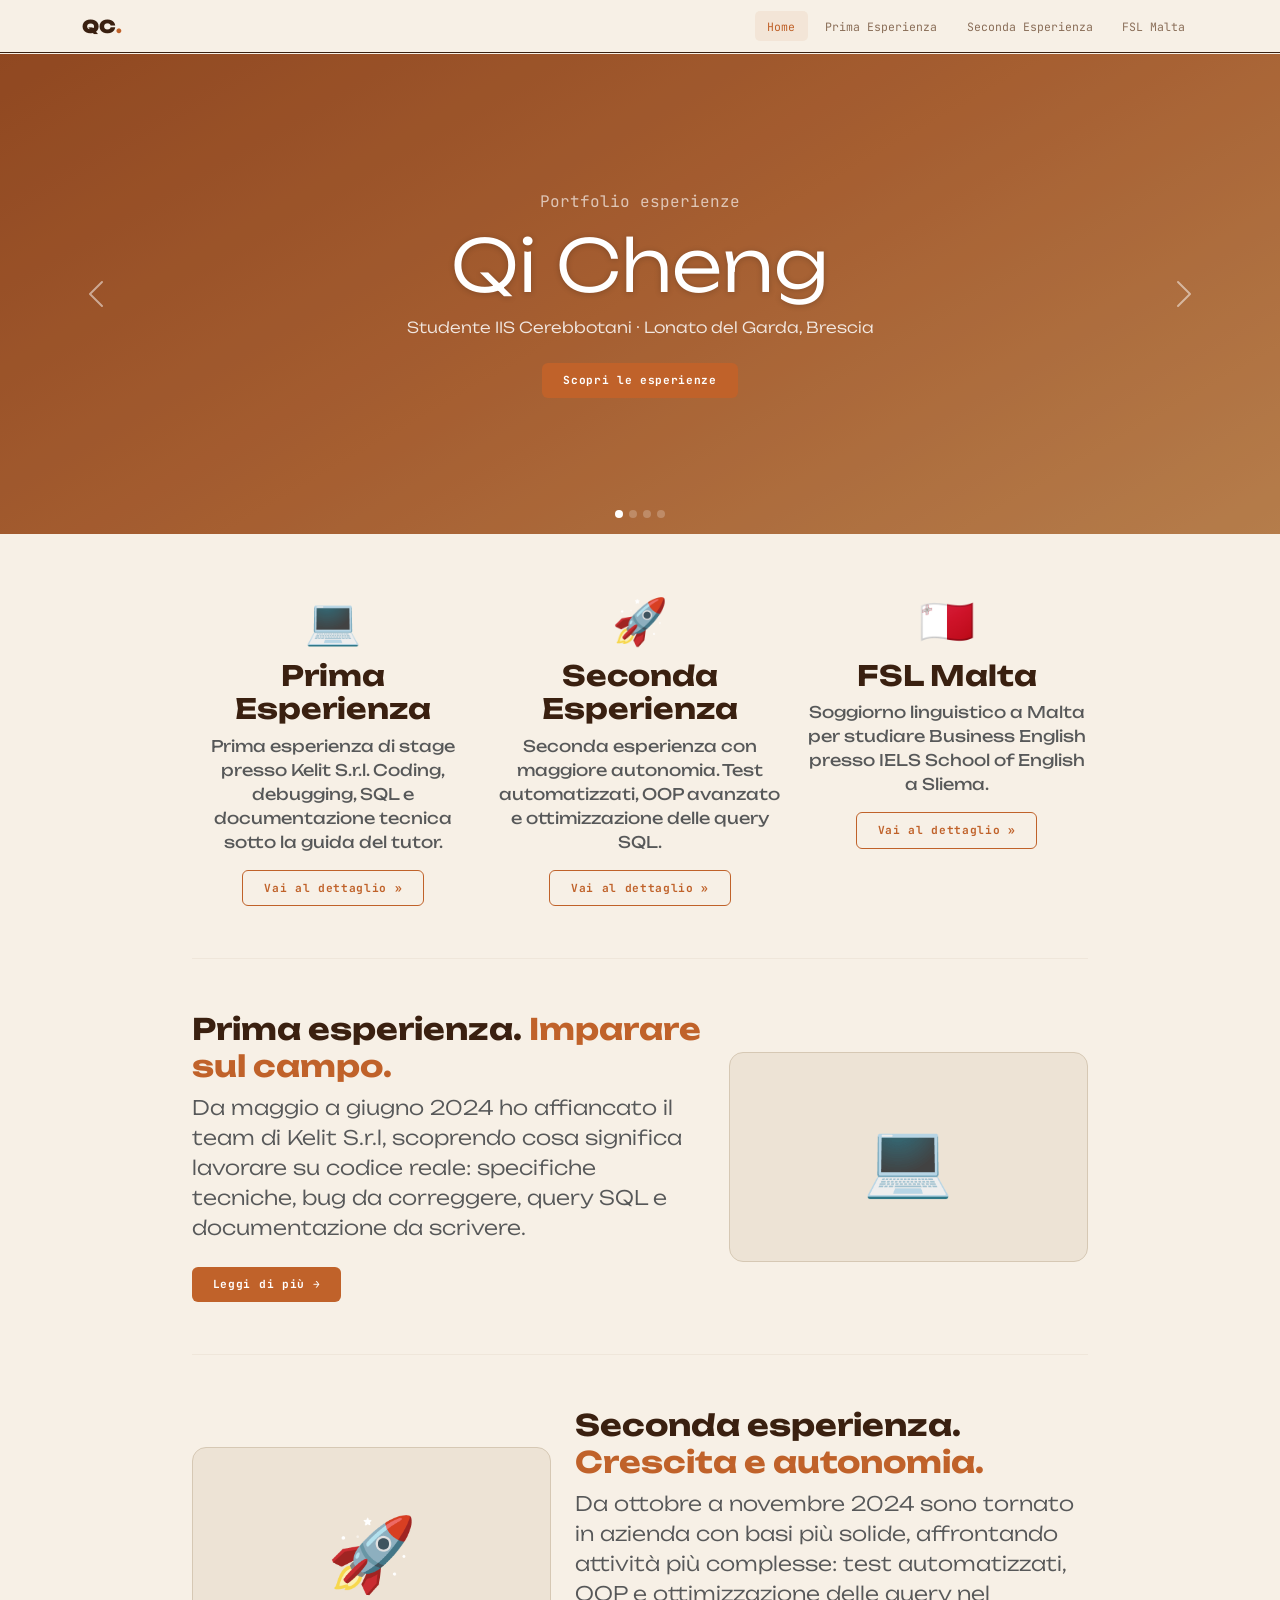
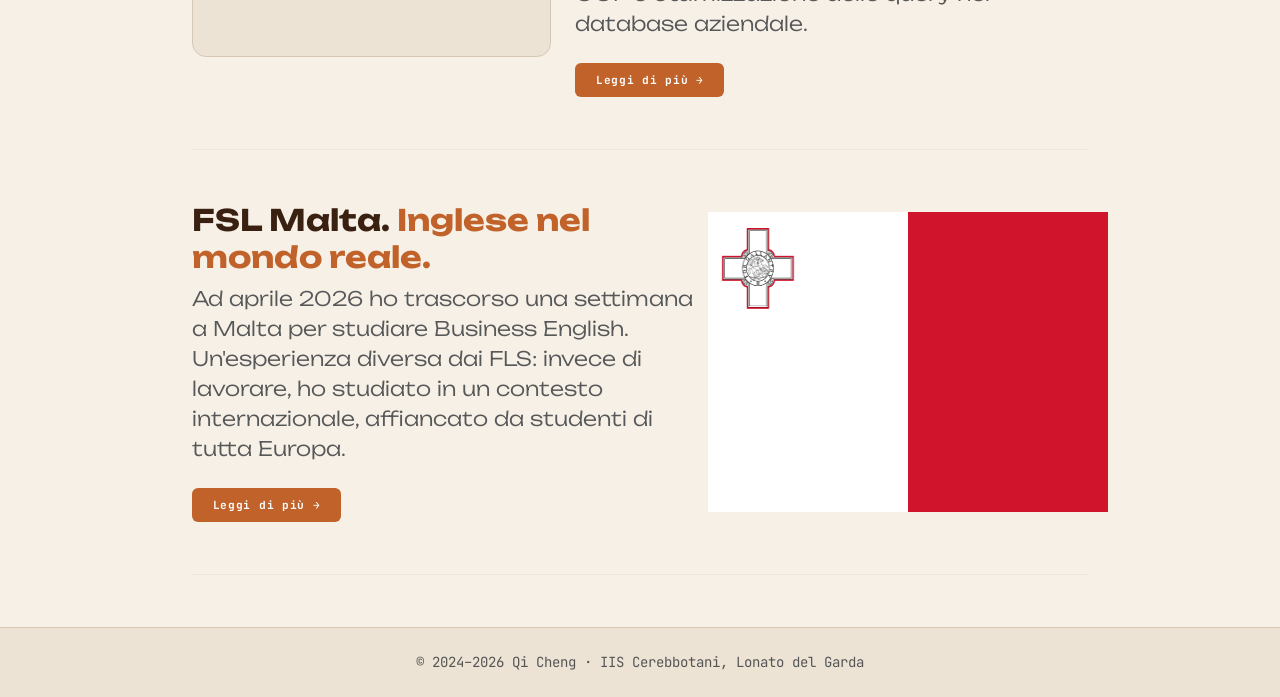
==== index.html @ f92e9da9 "Add files via upload" ====
<!DOCTYPE html>
<html lang="it">
<head>
  <meta charset="UTF-8"/>
  <meta name="viewport" content="width=device-width, initial-scale=1.0"/>
  <title>Portfolio – Qi Cheng</title>
  <link href="https://cdn.jsdelivr.net/npm/bootstrap@5.3.3/dist/css/bootstrap.min.css" rel="stylesheet"/>
  <link href="https://fonts.googleapis.com/css2?family=JetBrains+Mono:wght@400;700&family=Unbounded:wght@400;700;900&display=swap" rel="stylesheet"/>
  <link href="style.css" rel="stylesheet"/>
</head>
<body>

  <nav class="navbar navbar-expand-lg fixed-top" id="mainNav">
    <div class="container">
      <a class="navbar-brand" href="index.html">QC<span class="accent">.</span></a>
      <button class="navbar-toggler" type="button" data-bs-toggle="collapse" data-bs-target="#navMenu">
        <span class="navbar-toggler-icon"></span>
      </button>
      <div class="collapse navbar-collapse" id="navMenu">
        <ul class="navbar-nav ms-auto gap-lg-1">
          <li class="nav-item"><a class="nav-link active" href="index.html">Home</a></li>
          <li class="nav-item"><a class="nav-link" href="pcto1.html">Prima Esperienza</a></li>
          <li class="nav-item"><a class="nav-link" href="pcto2.html">Seconda Esperienza</a></li>
          <li class="nav-item"><a class="nav-link" href="malta.html">FSL Malta</a></li>
        </ul>
      </div>
    </div>
  </nav>

  <!-- CAROUSEL con 4 slide, una per ogni esperienza -->
  <div id="mainCarousel" class="carousel slide" data-bs-ride="carousel">
    <div class="carousel-indicators">
      <button type="button" data-bs-target="#mainCarousel" data-bs-slide-to="0" class="active"></button>
      <button type="button" data-bs-target="#mainCarousel" data-bs-slide-to="1"></button>
      <button type="button" data-bs-target="#mainCarousel" data-bs-slide-to="2"></button>
      <button type="button" data-bs-target="#mainCarousel" data-bs-slide-to="3"></button>
    </div>
    <div class="carousel-inner">
      <div class="carousel-item active carousel-slide-1">
        <div class="carousel-caption">
          <p class="mono accent-light mb-2">Portfolio esperienze</p>
          <h1 class="display-2 fw-black">Qi Cheng</h1>
          <p class="lead">Studente IIS Cerebbotani · Lonato del Garda, Brescia</p>
          <a href="pcto1.html" class="btn btn-warm btn-lg mt-2">Scopri le esperienze</a>
        </div>
      </div>
      <div class="carousel-item carousel-slide-2">
        <div class="carousel-caption">
          <p class="mono accent-light mb-2">Maggio – Giugno 2024</p>
          <h1 class="display-2 fw-black">Prima Esperienza</h1>
          <p class="lead">Prima esperienza lavorativa presso Kelit S.r.l come sviluppatore software.</p>
          <a href="pcto1.html" class="btn btn-warm btn-lg mt-2">Scopri di più</a>
        </div>
      </div>
      <div class="carousel-item carousel-slide-3">
        <div class="carousel-caption">
          <p class="mono accent-light mb-2">Ottobre – Novembre 2024</p>
          <h1 class="display-2 fw-black">Seconda Esperienza</h1>
          <p class="lead">Ritorno in azienda con maggiore autonomia e responsabilità.</p>
          <a href="pcto2.html" class="btn btn-warm btn-lg mt-2">Scopri di più</a>
        </div>
      </div>
      <div class="carousel-item carousel-slide-malta">
        <div class="carousel-caption">
          <p class="mono accent-light mb-2">Aprile 2026</p>
          <h1 class="display-2 fw-black">FSL Malta 🇲🇹</h1>
          <p class="lead">Business English presso IELS School of English, Sliema.</p>
          <a href="malta.html" class="btn btn-warm btn-lg mt-2">Scopri di più</a>
        </div>
      </div>
    </div>
    <button class="carousel-control-prev" type="button" data-bs-target="#mainCarousel" data-bs-slide="prev">
      <span class="carousel-control-prev-icon"></span>
    </button>
    <button class="carousel-control-next" type="button" data-bs-target="#mainCarousel" data-bs-slide="next">
      <span class="carousel-control-next-icon"></span>
    </button>
  </div>

  <!-- 3 colonne anteprima esperienze -->
  <div class="container marketing mt-5 pt-3">
    <div class="row g-4 text-center">
      <div class="col-lg-4">
        <div class="feature-icon mb-3">💻</div>
        <h3 class="fw-bold">Prima Esperienza</h3>
        <p class="text-muted">Prima esperienza di stage presso Kelit S.r.l. Coding, debugging, SQL e documentazione tecnica sotto la guida del tutor.</p>
        <a href="pcto1.html" class="btn btn-outline-warm">Vai al dettaglio »</a>
      </div>
      <div class="col-lg-4">
        <div class="feature-icon mb-3">🚀</div>
        <h3 class="fw-bold">Seconda Esperienza</h3>
        <p class="text-muted">Seconda esperienza con maggiore autonomia. Test automatizzati, OOP avanzato e ottimizzazione delle query SQL.</p>
        <a href="pcto2.html" class="btn btn-outline-warm">Vai al dettaglio »</a>
      </div>
      <div class="col-lg-4">
        <div class="feature-icon mb-3">🇲🇹</div>
        <h3 class="fw-bold">FSL Malta</h3>
        <p class="text-muted">Soggiorno linguistico a Malta per studiare Business English presso IELS School of English a Sliema.</p>
        <a href="malta.html" class="btn btn-outline-warm">Vai al dettaglio »</a>
      </div>
    </div>

    <hr class="featurette-divider"/>

    <!-- Featurette PCTO 01 -->
    <div class="row featurette align-items-center">
      <div class="col-md-7">
        <h2 class="featurette-heading fw-bold">Prima esperienza. <span class="text-accent">Imparare sul campo.</span></h2>
        <p class="lead text-muted">Da maggio a giugno 2024 ho affiancato il team di Kelit S.r.l, scoprendo cosa significa lavorare su codice reale: specifiche tecniche, bug da correggere, query SQL e documentazione da scrivere.</p>
        <a href="pcto1.html" class="btn btn-warm mt-2">Leggi di più →</a>
      </div>
      <div class="col-md-5">
        <div class="featurette-img d-flex align-items-center justify-content-center">
          <span>💻</span>
        </div>
      </div>
    </div>

    <hr class="featurette-divider"/>

    <!-- Featurette PCTO 02 -->
    <div class="row featurette align-items-center">
      <div class="col-md-7 order-md-2">
        <h2 class="featurette-heading fw-bold">Seconda esperienza. <span class="text-accent">Crescita e autonomia.</span></h2>
        <p class="lead text-muted">Da ottobre a novembre 2024 sono tornato in azienda con basi più solide, affrontando attività più complesse: test automatizzati, OOP e ottimizzazione delle query nel database aziendale.</p>
        <a href="pcto2.html" class="btn btn-warm mt-2">Leggi di più →</a>
      </div>
      <div class="col-md-5 order-md-1">
        <div class="featurette-img d-flex align-items-center justify-content-center">
          <span>🚀</span>
        </div>
      </div>
    </div>

    <hr class="featurette-divider"/>

    <!-- Featurette Malta -->
    <div class="row featurette align-items-center">
      <div class="col-md-7">
        <h2 class="featurette-heading fw-bold">FSL Malta. <span class="text-accent">Inglese nel mondo reale.</span></h2>
        <p class="lead text-muted">Ad aprile 2026 ho trascorso una settimana a Malta per studiare Business English. Un'esperienza diversa dai FLS: invece di lavorare, ho studiato in un contesto internazionale, affiancato da studenti di tutta Europa.</p>
        <a href="malta.html" class="btn btn-warm mt-2">Leggi di più →</a>
      </div>
      <div class="col-md-5">
        <div class="featurette-img d-flex align-items-center justify-content-center">
          <img src="foto/malta_flag.png" width="400" height="300">
        </div>
      </div>
    </div>

    <hr class="featurette-divider"/>
  </div>

  <footer class="footer-bar py-4 text-center">
    <p class="mb-0 text-muted small mono">© 2024–2026 Qi Cheng · IIS Cerebbotani, Lonato del Garda</p>
  </footer>

  <script src="https://cdn.jsdelivr.net/npm/bootstrap@5.3.3/dist/js/bootstrap.bundle.min.js"></script>
  <script src="main.js"></script>
</body>
</html>
---- style.css ----
/* ================================================
   style.css — Sito PCTO di Qi Cheng
   Un file CSS commenta ogni scelta di stile
   ================================================ */


/* --- VARIABILI GLOBALI ---
   Con :root definiamo dei "nomi" per i colori,
   così se vogliamo cambiare un colore lo cambiamo
   solo qui e si aggiorna ovunque nel sito. */
:root {
  --beige:      #f7f0e6;   /* sfondo principale, color crema */
  --beige2:     #ede3d5;   /* sfondo leggermente più scuro, per sezioni alternate */
  --bordo:      #d6c8b4;   /* colore dei bordi e delle linee */
  --arancione:  #c0622a;   /* colore principale, usato per titoli e pulsanti */
  --marrone:    #3a2010;   /* colore del testo principale */
  --grigio:     #8a6e58;   /* colore del testo secondario (sottotitoli, didascalie) */
}


/* --- RESET BASE ---
   Il browser aggiunge margin e padding automaticamente
   a certi elementi. Qui li azzeriamo per partire da zero. */
* {
  box-sizing: border-box; /* il padding non "allarga" gli elementi, rimane dentro */
  margin: 0;
  padding: 0;
}


/* --- CORPO DELLA PAGINA ---
   Stile di base applicato a tutta la pagina. */
body {
  background-color: var(--beige);    /* sfondo crema */
  color: var(--marrone);             /* testo scuro */
  font-family: 'Unbounded', sans-serif; /* font per i titoli e il testo generale */
}


/* ================================================
   NAVBAR (barra di navigazione in cima)
   ================================================ */

/* Contenitore della navbar */
#mainNav {
  background-color: rgba(247, 240, 230, 0.95); /* beige quasi opaco */
  border-bottom: 1px solid var(--bordo);        /* linea sottile in fondo alla navbar */
}

/* Il logo/brand a sinistra nella navbar */
.navbar-brand {
  font-weight: 900;          /* grassetto massimo */
  font-size: 1.1rem;         /* dimensione testo */
  color: var(--marrone) !important; /* !important sovrascrive lo stile di Bootstrap */
}

/* Il pulsante hamburger (visibile solo su mobile) */
.navbar-toggler {
  border: 1px solid var(--bordo); /* bordo sottile */
}

/* I link nella navbar (Home, PCTO 01, ecc.) */
.nav-link {
  font-family: 'JetBrains Mono', monospace; /* font a larghezza fissa, stile tecnico */
  font-size: 0.72rem;                       /* testo piccolo */
  color: var(--grigio) !important;          /* colore grigio di default */
  padding: 0.4rem 0.8rem !important;        /* spazio interno attorno al testo */
  border-radius: 5px;                       /* angoli leggermente arrotondati */
  transition: color 0.2s, background 0.2s; /* animazione fluida al passaggio del mouse */
}

/* Link attivo (la pagina corrente) e hover (mouse sopra) */
.nav-link:hover,
.nav-link.active {
  color: var(--arancione) !important;            /* diventa arancione */
  background-color: rgba(192, 98, 42, 0.08);    /* sfondo leggerissimo arancione */
}


/* ================================================
   CAROUSEL (slideshow nella home)
   e PAGE HERO (intestazione nelle pagine interne)
   ================================================ */

/* Il carousel occupa tutta la larghezza.
   margin-top: 54px perché la navbar è alta circa 54px
   e il carousel deve partire subito sotto. */
.carousel {
  margin-top: 54px;
}

/* Ogni slide del carousel */
.carousel-item {
  height: 480px;           /* altezza fissa della slide */
  background-size: cover;  /* l'immagine di sfondo copre tutto */
  position: relative;      /* necessario per posizionare la caption sopra */
}

/* La hero nelle pagine interne (PCTO 01, Malta, ecc.)
   È come una slide fissa, senza il carousel. */
.page-hero {
  height: 340px;
  background-size: cover;
  position: relative;
  margin-top: 54px; /* stesso margine del carousel */
}

/* Sfondi colorati per ogni slide/hero.
   Ogni pagina ha il suo gradiente. */
.carousel-slide-1 {
  background: linear-gradient(150deg, #b85c2a, #d4793f, #e8a060);
}
.carousel-slide-2 {
  background: linear-gradient(150deg, #7a3a18, #b85c2a, #d4703a);
}
.carousel-slide-3 {
  background: linear-gradient(150deg, #c06828, #d4793f, #e09050);
}
.carousel-slide-malta {
  background: linear-gradient(150deg, #1f6e8c, #2a9d8f, #4cbfa8); /* verde/blu per Malta */
}

/* Strato scuro semitrasparente sopra lo sfondo
   per far risaltare meglio il testo bianco.
   ::before è un elemento "fantasma" che creiamo con CSS. */
.carousel-item::before,
.page-hero::before {
  content: '';                        /* obbligatorio per ::before */
  position: absolute;                 /* si posiziona rispetto al genitore */
  inset: 0;                           /* occupa tutto lo spazio (top/right/bottom/left = 0) */
  background: rgba(0, 0, 0, 0.22);   /* nero al 22% di opacità */
}

/* Il testo al centro della slide (titolo + bottone) */
.carousel-caption {
  position: absolute;         /* si posiziona sopra lo slide */
  inset: 0;                   /* occupa tutto lo spazio */
  display: flex;              /* usa flexbox per centrare il contenuto */
  flex-direction: column;     /* elementi in colonna (uno sotto l'altro) */
  align-items: center;        /* centrati orizzontalmente */
  justify-content: center;    /* centrati verticalmente */
  text-align: center;
  padding: 0 20px;
  z-index: 1;                 /* sta sopra lo strato scuro ::before */
}

/* Titolo nella caption */
.carousel-caption h1 {
  color: #fff;                              /* bianco */
  text-shadow: 0 1px 6px rgba(0,0,0,0.2); /* ombra leggera per leggibilità */
}

/* Sottotitolo nella caption */
.carousel-caption .lead {
  color: rgba(255, 255, 255, 0.85); /* bianco leggermente trasparente */
  font-size: 0.95rem;
}

/* Piccolo testo sopra il titolo (es. "// Portfolio PCTO") */
.accent-light {
  color: rgba(255, 255, 255, 0.65); /* bianco più trasparente */
}

/* Pallini indicatori del carousel (in basso) */
.carousel-indicators [data-bs-target] {
  width: 8px;
  height: 8px;
  border-radius: 50%;    /* li rende tondi */
  border: none;
  background: rgba(255, 255, 255, 0.45);
}
.carousel-indicators .active {
  background: #fff; /* il pallino attivo è bianco pieno */
}


/* ================================================
   SEZIONE MARKETING (contenuto principale)
   ================================================ */

/* Limita la larghezza massima del contenuto centrale */
.marketing {
  max-width: 920px;
}

/* Icona emoji grande sopra le card */
.feature-icon {
  font-size: 2.8rem;
  line-height: 1;
}

/* La linea divisoria tra le sezioni featurette */
.featurette-divider {
  border-color: var(--bordo); /* colore beige scuro */
  margin: 52px 0;             /* spazio sopra e sotto */
}

/* Titolo delle sezioni featurette */
.featurette-heading {
  font-size: clamp(1.25rem, 2.8vw, 1.85rem); /* dimensione fluida: cresce con lo schermo */
  line-height: 1.25;
  color: var(--marrone);
}

/* La parte colorata nel titolo (es. "Imparare sul campo.") */
.text-accent {
  color: var(--arancione);
}

/* Il quadrato con l'emoji a fianco del testo featurette */
.featurette-img {
  background-color: var(--beige2); /* sfondo beige più scuro */
  border: 1px solid var(--bordo);
  border-radius: 14px;
  height: 210px;
  font-size: 4.5rem;               /* emoji grande */
  display: flex;
  align-items: center;
  justify-content: center;
}


/* ================================================
   PULSANTI
   ================================================ */

/* Pulsante pieno (arancione) */
.btn-warm {
  display: inline-block;
  background-color: var(--arancione);
  color: #fff;
  font-family: 'JetBrains Mono', monospace;
  font-size: 0.7rem;
  font-weight: 700;
  letter-spacing: 0.06em;
  padding: 0.55rem 1.3rem;
  border: none;
  border-radius: 6px;
  text-decoration: none; /* rimuove la sottolineatura dei link */
  transition: background-color 0.15s; /* animazione al hover */
}
.btn-warm:hover {
  background-color: #d4703a; /* arancione leggermente più chiaro */
  color: #fff;
}

/* Pulsante con solo il bordo (outline) */
.btn-outline-warm {
  display: inline-block;
  background-color: transparent;
  color: var(--arancione);
  font-family: 'JetBrains Mono', monospace;
  font-size: 0.7rem;
  font-weight: 700;
  letter-spacing: 0.06em;
  padding: 0.55rem 1.3rem;
  border: 1.5px solid var(--arancione); /* solo il bordo colorato */
  border-radius: 6px;
  text-decoration: none;
  transition: background-color 0.15s, color 0.15s;
}
.btn-outline-warm:hover {
  background-color: var(--arancione); /* al hover si riempie */
  color: #fff;
}


/* ================================================
   CARD COMPETENZE (barre delle skill)
   ================================================ */

/* Contenitore della singola skill */
.skill-card {
  background-color: var(--beige);
  border: 1px solid var(--bordo);
  border-radius: 10px;
  transition: border-color 0.15s;
}
.skill-card:hover {
  border-color: var(--arancione); /* bordo arancione al hover */
}

/* La barra grigia di sfondo */
.skill-level-bar {
  background-color: var(--beige2);
  border-radius: 3px;
  height: 4px;
  overflow: hidden; /* taglia la barra colorata che potrebbe uscire */
}

/* La barra colorata che indica il livello */
.skill-level-bar div {
  height: 100%;
  background-color: var(--arancione);
  border-radius: 3px;
  /* la larghezza (es. "width: 65%") viene impostata
     direttamente nell'HTML con lo style inline */
}


/* ================================================
   TAG PILL (etichette piccole)
   ================================================ */

.tag-pill {
  font-family: 'JetBrains Mono', monospace;
  font-size: 0.6rem;
  letter-spacing: 0.07em;
  text-transform: uppercase; /* tutto maiuscolo */
  padding: 3px 10px;
  border: 1px solid var(--bordo);
  border-radius: 20px;       /* molto arrotondato → forma pillola */
  color: var(--grigio);
  background: transparent;
  transition: border-color 0.15s, color 0.15s;
}
.tag-pill:hover {
  border-color: var(--arancione);
  color: var(--arancione);
}


/* ================================================
   COMPARE BOX e BADGE (pagina PCTO 02)
   ================================================ */

/* Riquadro "Rispetto al PCTO 01" */
.compare-box {
  background-color: rgba(192, 98, 42, 0.05); /* arancione quasi invisibile */
  border: 1px solid rgba(192, 98, 42, 0.2);
  border-radius: 10px;
}

/* Singolo badge dentro il compare-box */
.badge-improve {
  font-family: 'JetBrains Mono', monospace;
  font-size: 0.6rem;
  padding: 4px 10px;
  border-radius: 20px;
  background-color: rgba(192, 98, 42, 0.08);
  color: var(--arancione);
  border: 1px solid rgba(192, 98, 42, 0.2);
}


/* ================================================
   DAY CARD (programma giorno per giorno — Malta)
   ================================================ */

.day-card {
  background-color: var(--beige);
  border: 1px solid var(--bordo);
  border-radius: 10px;
  transition: border-color 0.15s;
}
.day-card:hover {
  border-color: var(--arancione);
}

/* La data piccola (es. "VEN 10 APR") */
.day-date {
  font-family: 'JetBrains Mono', monospace;
  font-size: 0.65rem;
  letter-spacing: 0.08em;
  text-transform: uppercase;
  color: var(--arancione);
}

/* Il titolo del giorno (es. "Partenza") */
.day-title {
  font-size: 0.88rem;
}


/* ================================================
   CLASSI UTILITY (usabili ovunque nell'HTML)
   ================================================ */

/* Applica il font monospace a qualsiasi elemento */
.mono {
  font-family: 'JetBrains Mono', monospace;
}

/* Applica il colore arancione a qualsiasi elemento */
.accent {
  color: var(--arancione);
}


/* ================================================
   FOOTER
   ================================================ */

.footer-bar {
  border-top: 1px solid var(--bordo);
  background-color: var(--beige2); /* beige un po' più scuro del body */
}


/* ================================================
   ANIMAZIONE SCROLL (comparsa al scroll)
   ================================================ */

/* Gli elementi con data-aos partono invisibili e spostati verso il basso */
[data-aos] {
  opacity: 0;                              /* invisibile */
  transform: translateY(16px);            /* spostato 16px verso il basso */
  transition: opacity 0.5s, transform 0.5s; /* animazione di 0.5 secondi */
}

/* Quando diventano visibili (classe aggiunta da main.js) tornano normali */
[data-aos].aos-visible {
  opacity: 1;
  transform: none; /* nessuna traslazione → torna alla posizione normale */
}


/* ================================================
   RESPONSIVE (adattamento ai telefoni)
   ================================================ */

/* Queste regole si applicano SOLO se lo schermo è
   più stretto di 768px (tablet/smartphone) */
@media (max-width: 768px) {
  .carousel-item  { height: 380px; }   /* slide più bassa */
  .page-hero      { height: 300px; }   /* hero più bassa */
  .featurette-img { height: 150px; font-size: 3rem; margin-top: 20px; }
  .featurette-divider { margin: 36px 0; } /* meno spazio tra le sezioni */
}


/* ================================================
   SEZIONE MAPPA (Google Maps embed)
   ================================================ */

/* Contenitore del titolo + mappa + bottone */
.map-section {
  max-width: 920px;
}

/* Il div che avvolge l'iframe della mappa.
   overflow: hidden taglia gli angoli arrotondati sull'iframe. */
.map-wrap {
  border-radius: 12px;         /* angoli arrotondati */
  overflow: hidden;            /* nasconde quello che esce dagli angoli */
  border: 1px solid var(--bordo); /* bordo sottile beige */
  box-shadow: 0 2px 12px rgba(58, 32, 16, 0.08); /* ombra leggera */
}

/* L'iframe di Google Maps */
.map-wrap iframe {
  display: block;  /* rimuove lo spazio vuoto sotto l'iframe (comportamento default img) */
  width: 100%;
  height: 340px;
}
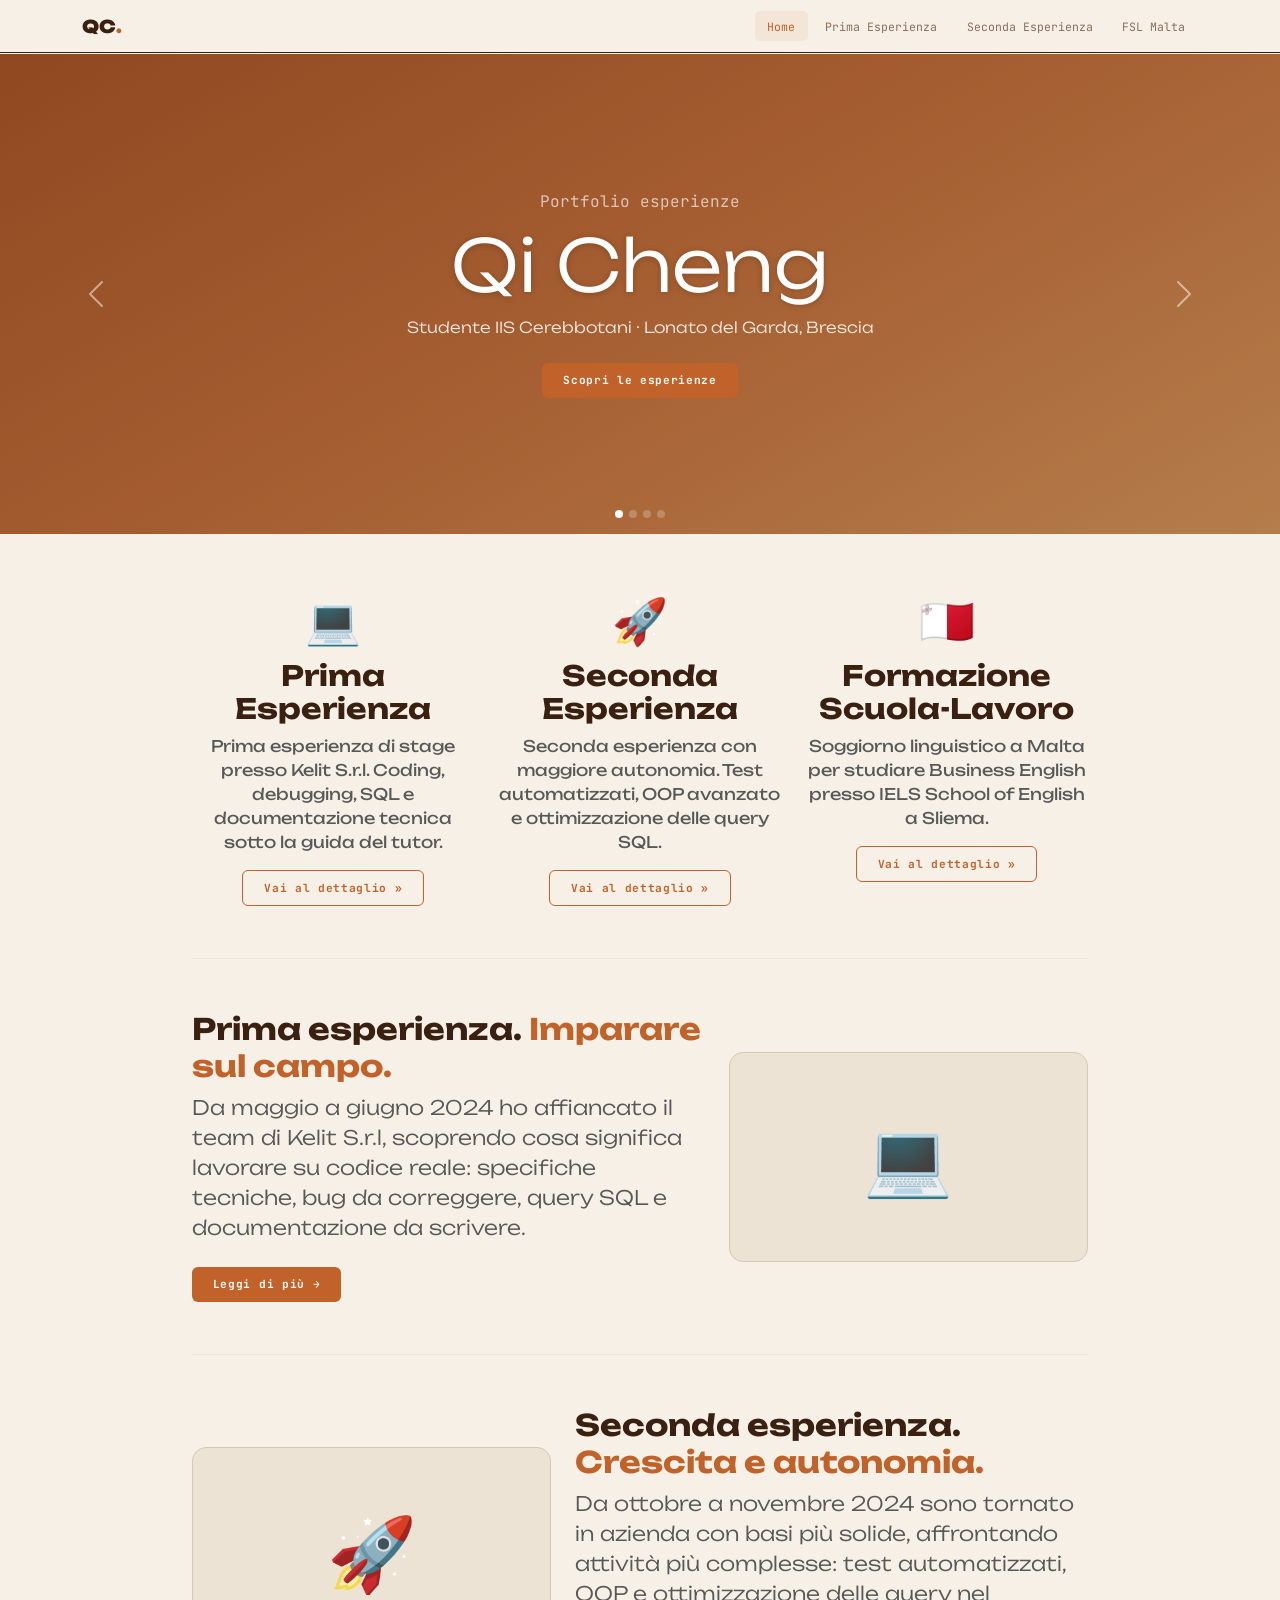
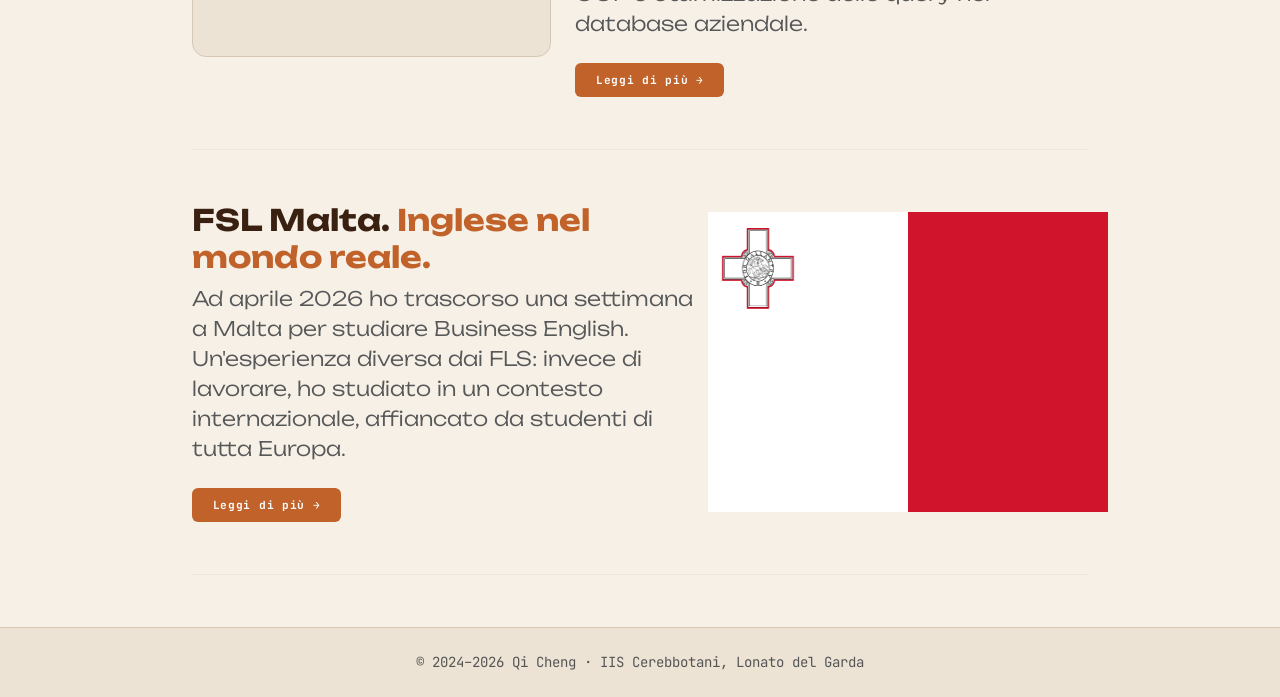
==== commit 691c2283: "Update index.html" ====
--- a/index.html
+++ b/index.html
@@ -94,7 +94,7 @@
       </div>
       <div class="col-lg-4">
         <div class="feature-icon mb-3">🇲🇹</div>
-        <h3 class="fw-bold">FSL Malta</h3>
+        <h3 class="fw-bold">Formazione Scuola-Lavoro</h3>
         <p class="text-muted">Soggiorno linguistico a Malta per studiare Business English presso IELS School of English a Sliema.</p>
         <a href="malta.html" class="btn btn-outline-warm">Vai al dettaglio »</a>
       </div>
@@ -158,4 +158,4 @@
   <script src="https://cdn.jsdelivr.net/npm/bootstrap@5.3.3/dist/js/bootstrap.bundle.min.js"></script>
   <script src="main.js"></script>
 </body>
-</html>+</html>
